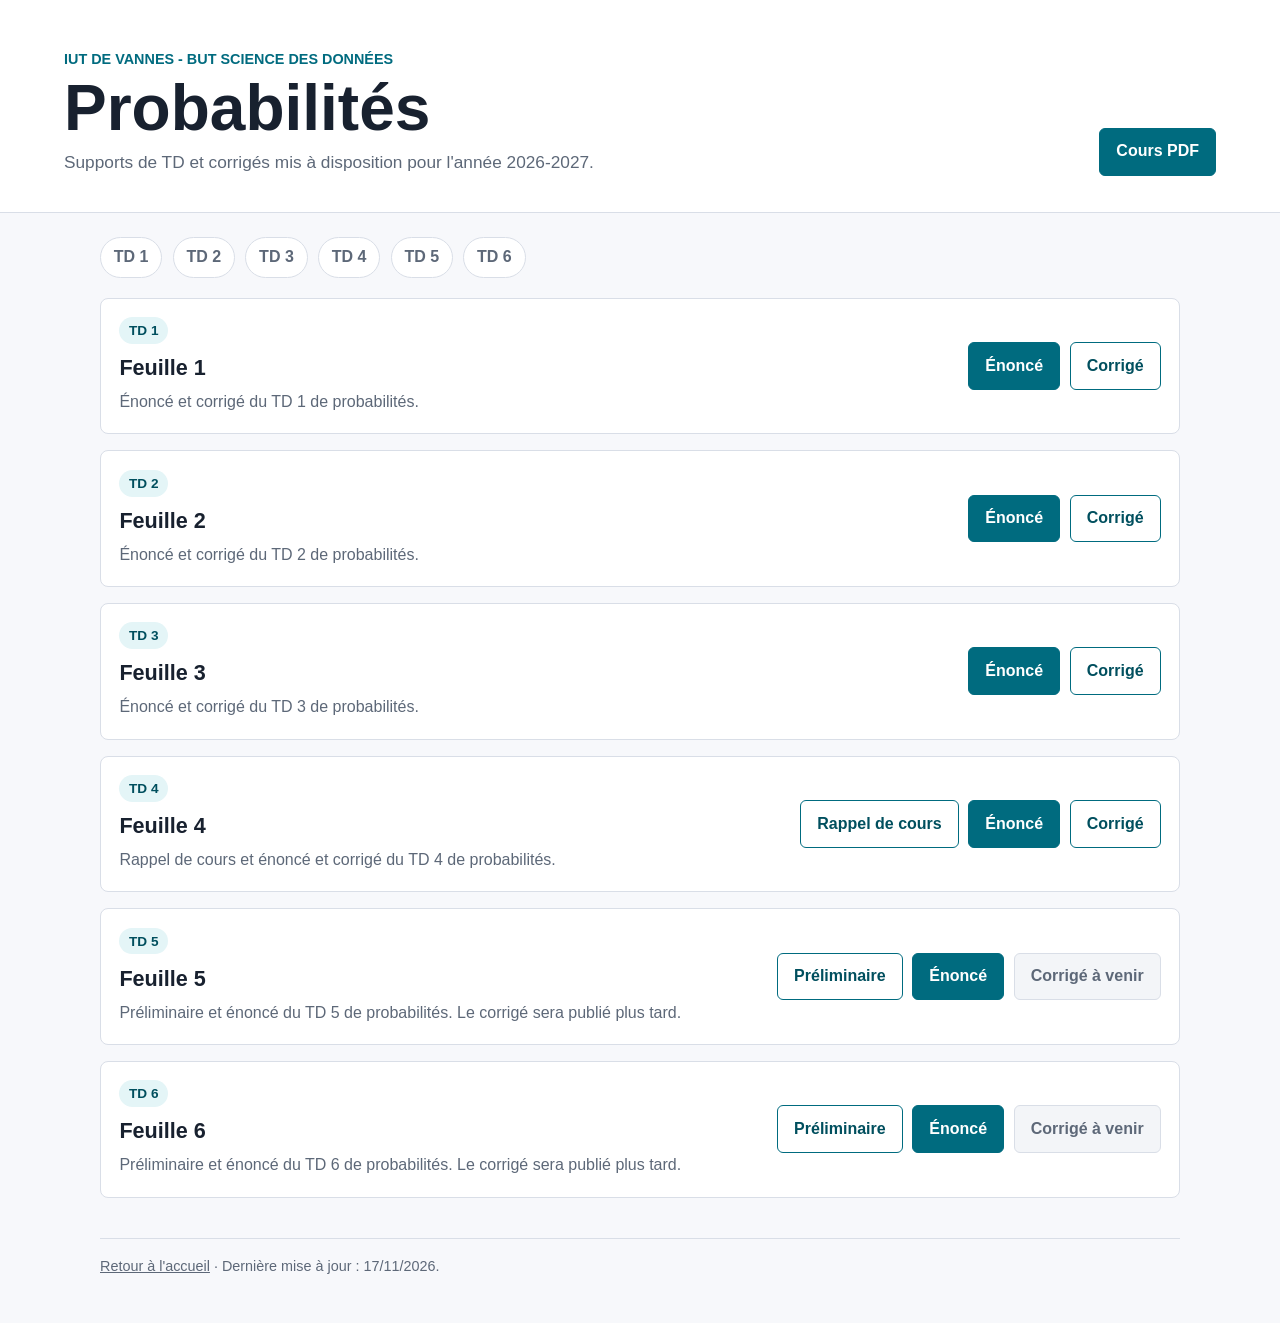
==== but-sd-probabilites/index.html @ 8bd8e3cf "Met a jour le mini-site BUT SD probabilites" ====
<!doctype html>
<html lang="fr">
<head>
  <meta charset="utf-8">
  <meta name="viewport" content="width=device-width, initial-scale=1">
  <title>Probabilités - BUT SD 2026-2027</title>
  <meta name="description" content="Supports de TD et corrigés du cours de probabilités en BUT Science des données à l'IUT de Vannes.">
  <link rel="stylesheet" href="site.css">
</head>
<body>
  <header class="site-header">
    <div>
      <p class="eyebrow">IUT de Vannes - BUT Science des données</p>
      <h1>Probabilités</h1>
      <p class="intro">Supports de TD et corrigés mis à disposition pour l'année 2026-2027.</p>
    </div>
    <a class="course-link" href="probabilites.pdf">Cours PDF</a>
  </header>

  <main>
    <section class="toolbar" aria-label="Accès rapide">
      <a href="#td1">TD 1</a>
      <a href="#td2">TD 2</a>
      <a href="#td3">TD 3</a>
      <a href="#td4">TD 4</a>
      <a href="#td5">TD 5</a>
      <a href="#td6">TD 6</a>
    </section>

    <section class="td-list" aria-label="Liste des travaux dirigés">
      <article class="td-card" id="td1">
        <div class="td-main">
          <p class="number">TD 1</p>
          <h2>Feuille 1</h2>
          <p>Énoncé et corrigé du TD 1 de probabilités.</p>
        </div>
        <div class="actions" aria-label="Documents du TD 1">
          <a class="button primary" href="feuille1.pdf">Énoncé</a>
          <a class="button" href="corrige_TD1_probabilites_BUTSD.pdf">Corrigé</a>
        </div>
      </article>

      <article class="td-card" id="td2">
        <div class="td-main">
          <p class="number">TD 2</p>
          <h2>Feuille 2</h2>
          <p>Énoncé et corrigé du TD 2 de probabilités.</p>
        </div>
        <div class="actions" aria-label="Documents du TD 2">
          <a class="button primary" href="feuille2.pdf">Énoncé</a>
          <a class="button" href="corrige_TD2_probabilites_BUTSD.pdf">Corrigé</a>
        </div>
      </article>

      <article class="td-card" id="td3">
        <div class="td-main">
          <p class="number">TD 3</p>
          <h2>Feuille 3</h2>
          <p>Énoncé et corrigé du TD 3 de probabilités.</p>
        </div>
        <div class="actions" aria-label="Documents du TD 3">
          <a class="button primary" href="feuille3.pdf">Énoncé</a>
          <a class="button" href="corrige_TD3_probabilites_BUTSD.pdf">Corrigé</a>
        </div>
      </article>

      <article class="td-card" id="td4">
        <div class="td-main">
          <p class="number">TD 4</p>
          <h2>Feuille 4</h2>
          <p>Rappel de cours et énoncé et corrigé du TD 4 de probabilités.</p>
        </div>
        <div class="actions" aria-label="Documents du TD 4">
          <a class="button" href="probabilite_variable_aleatoire_loi_discrete_progressif.pdf">Rappel de cours</a>
          <a class="button primary" href="feuille4.pdf">Énoncé</a>
          <a class="button" href="corrige_TD4_probabilites_BUTSD.pdf">Corrigé</a>
        </div>
      </article>

      <article class="td-card" id="td5">
        <div class="td-main">
          <p class="number">TD 5</p>
          <h2>Feuille 5</h2>
          <p>Préliminaire et énoncé du TD 5 de probabilités. Le corrigé sera publié plus tard.</p>
        </div>
        <div class="actions" aria-label="Documents du TD 5">
          <a class="button" href="preliminaire_TD5_lois_discretes.pdf">Préliminaire</a>
          <a class="button primary" href="feuille5.pdf">Énoncé</a>
          <span class="missing">Corrigé à venir</span>
        </div>
      </article>

      <article class="td-card" id="td6">
        <div class="td-main">
          <p class="number">TD 6</p>
          <h2>Feuille 6</h2>
          <p>Préliminaire et énoncé du TD 6 de probabilités. Le corrigé sera publié plus tard.</p>
        </div>
        <div class="actions" aria-label="Documents du TD 6">
          <a class="button" href="preliminaire_TD6_lois_continues.pdf">Préliminaire</a>
          <a class="button primary" href="feuille6.pdf">Énoncé</a>
          <span class="missing">Corrigé à venir</span>
        </div>
      </article>
    </section>
  </main>

  <footer>
    <p><a href="/">Retour à l'accueil</a> · Dernière mise à jour : 17/11/2026.</p>
  </footer>
</body>
</html>
---- but-sd-probabilites/site.css ----
:root {
  color-scheme: light;
  --ink: #18212f;
  --muted: #5d6878;
  --line: #d9dee7;
  --paper: #f7f8fb;
  --panel: #ffffff;
  --accent: #006b7f;
  --accent-strong: #004f5e;
  --accent-soft: #e4f5f7;
  --warn: #9a5a00;
}

* {
  box-sizing: border-box;
}

html {
  scroll-behavior: smooth;
}

body {
  margin: 0;
  min-height: 100vh;
  font-family: Arial, Helvetica, sans-serif;
  font-size: 16px;
  line-height: 1.55;
  color: var(--ink);
  background: var(--paper);
}

a {
  color: inherit;
}

.site-header {
  display: flex;
  align-items: flex-end;
  justify-content: space-between;
  gap: 2rem;
  padding: 3rem clamp(1rem, 5vw, 4rem) 2.25rem;
  background: #ffffff;
  border-bottom: 1px solid var(--line);
}

.eyebrow {
  margin: 0 0 0.35rem;
  color: var(--accent);
  font-size: 0.9rem;
  font-weight: 700;
  text-transform: uppercase;
}

h1,
h2,
p {
  margin-top: 0;
}

h1 {
  margin-bottom: 0.55rem;
  font-size: clamp(2.15rem, 5vw, 4rem);
  line-height: 1;
}

.intro {
  max-width: 42rem;
  margin-bottom: 0;
  color: var(--muted);
  font-size: 1.08rem;
}

.course-link,
.button {
  display: inline-flex;
  min-height: 2.75rem;
  align-items: center;
  justify-content: center;
  border: 1px solid var(--accent);
  border-radius: 6px;
  padding: 0.65rem 1rem;
  font-weight: 700;
  text-decoration: none;
  white-space: nowrap;
}

.course-link,
.button.primary {
  color: #ffffff;
  background: var(--accent);
}

.course-link:hover,
.button.primary:hover {
  background: var(--accent-strong);
}

main {
  width: min(1080px, calc(100% - 2rem));
  margin: 0 auto;
  padding: 1.5rem 0 2.5rem;
}

.toolbar {
  display: flex;
  flex-wrap: wrap;
  gap: 0.65rem;
  margin-bottom: 1.25rem;
}

.toolbar a {
  border: 1px solid var(--line);
  border-radius: 999px;
  padding: 0.45rem 0.8rem;
  color: var(--muted);
  background: #ffffff;
  font-weight: 700;
  text-decoration: none;
}

.toolbar a:hover {
  color: var(--accent-strong);
  border-color: var(--accent);
}

.td-list {
  display: grid;
  gap: 1rem;
}

.td-card {
  display: grid;
  grid-template-columns: minmax(0, 1fr) auto;
  gap: 1.25rem;
  align-items: center;
  border: 1px solid var(--line);
  border-radius: 8px;
  padding: 1.15rem;
  background: var(--panel);
}

.number {
  width: fit-content;
  margin-bottom: 0.45rem;
  border-radius: 999px;
  padding: 0.18rem 0.6rem;
  color: var(--accent-strong);
  background: var(--accent-soft);
  font-size: 0.85rem;
  font-weight: 800;
}

h2 {
  margin-bottom: 0.35rem;
  font-size: 1.35rem;
}

.td-main p:last-child {
  margin-bottom: 0;
  color: var(--muted);
}

.actions {
  display: flex;
  flex-wrap: wrap;
  gap: 0.6rem;
  justify-content: flex-end;
}

.button {
  color: var(--accent-strong);
  background: #ffffff;
}

.button:hover {
  background: var(--accent-soft);
}

.missing {
  display: inline-flex;
  min-height: 2.75rem;
  align-items: center;
  justify-content: center;
  border: 1px solid var(--line);
  border-radius: 6px;
  padding: 0.65rem 1rem;
  color: var(--muted);
  background: #f3f5f8;
  font-weight: 700;
}

footer {
  width: min(1080px, calc(100% - 2rem));
  margin: 0 auto;
  padding: 0 0 2rem;
  color: var(--muted);
  font-size: 0.9rem;
}

footer p {
  border-top: 1px solid var(--line);
  padding-top: 1rem;
}

@media (max-width: 720px) {
  .site-header {
    display: block;
    padding-top: 2rem;
  }

  .course-link {
    margin-top: 1.25rem;
  }

  .td-card {
    grid-template-columns: 1fr;
  }

  .actions {
    justify-content: flex-start;
  }

  .button,
  .course-link {
    width: 100%;
  }
}
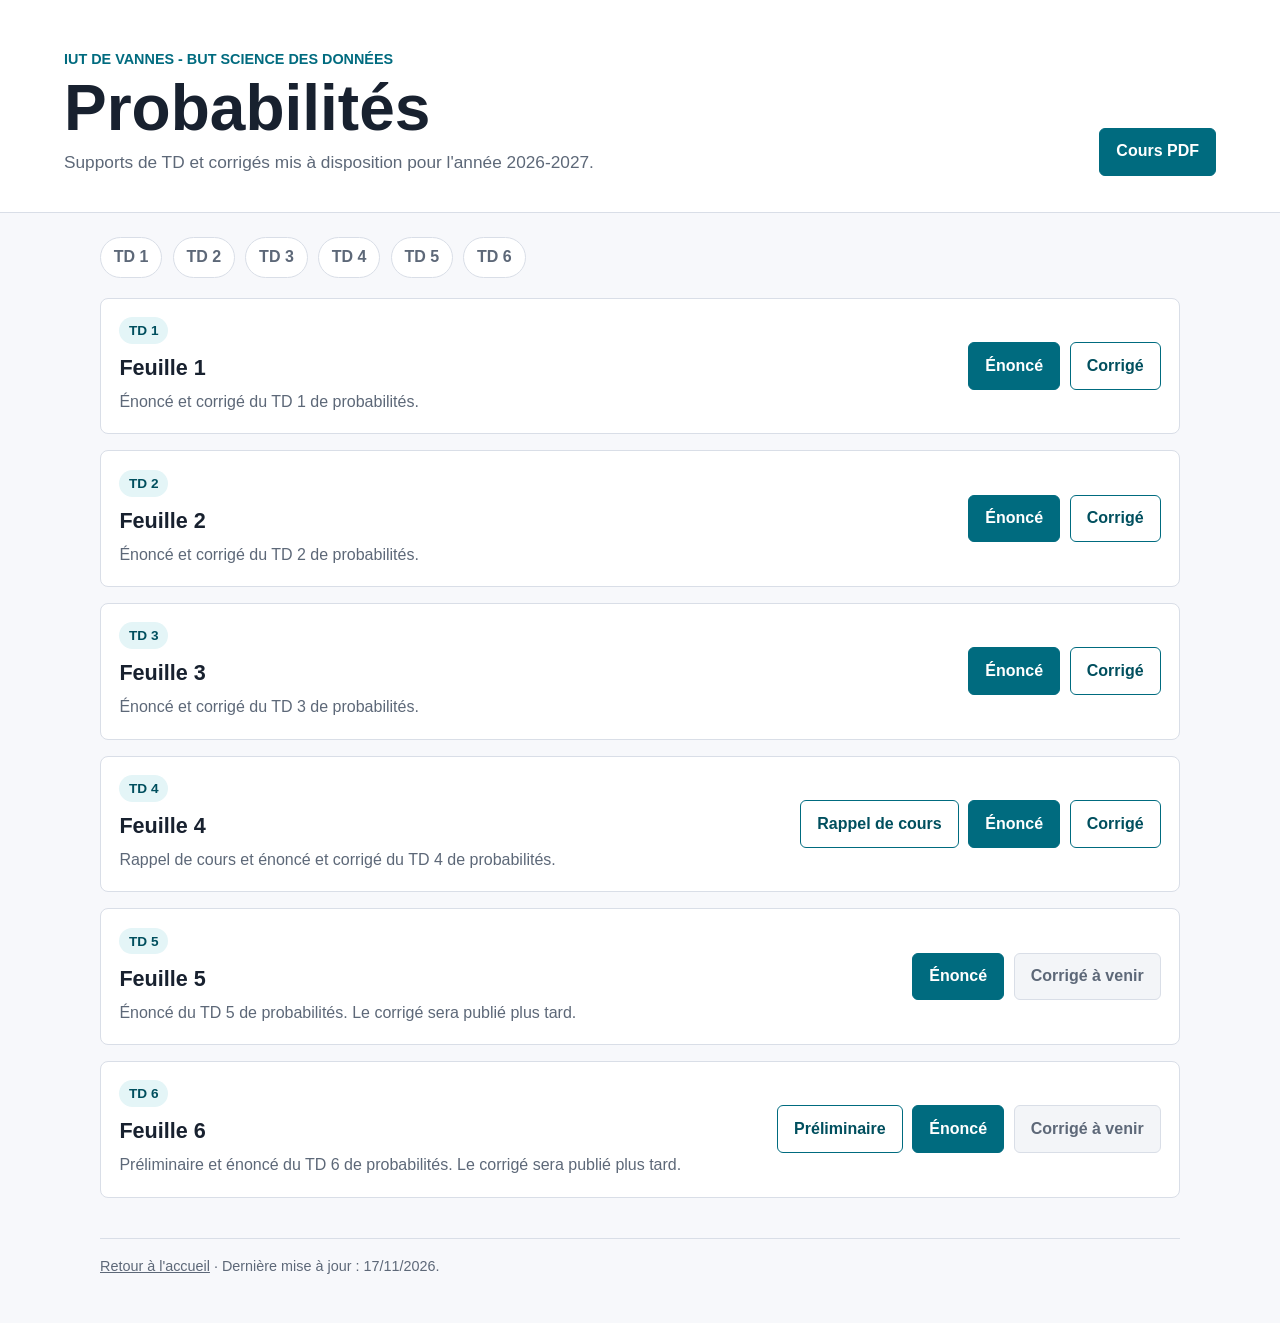
==== commit f95cbeb0: "Met a jour le mini-site BUT SD probabilites" ====
--- a/but-sd-probabilites/index.html
+++ b/but-sd-probabilites/index.html
@@ -81,10 +81,9 @@
         <div class="td-main">
           <p class="number">TD 5</p>
           <h2>Feuille 5</h2>
-          <p>Préliminaire et énoncé du TD 5 de probabilités. Le corrigé sera publié plus tard.</p>
+          <p>Énoncé du TD 5 de probabilités. Le corrigé sera publié plus tard.</p>
         </div>
         <div class="actions" aria-label="Documents du TD 5">
-          <a class="button" href="preliminaire_TD5_lois_discretes.pdf">Préliminaire</a>
           <a class="button primary" href="feuille5.pdf">Énoncé</a>
           <span class="missing">Corrigé à venir</span>
         </div>
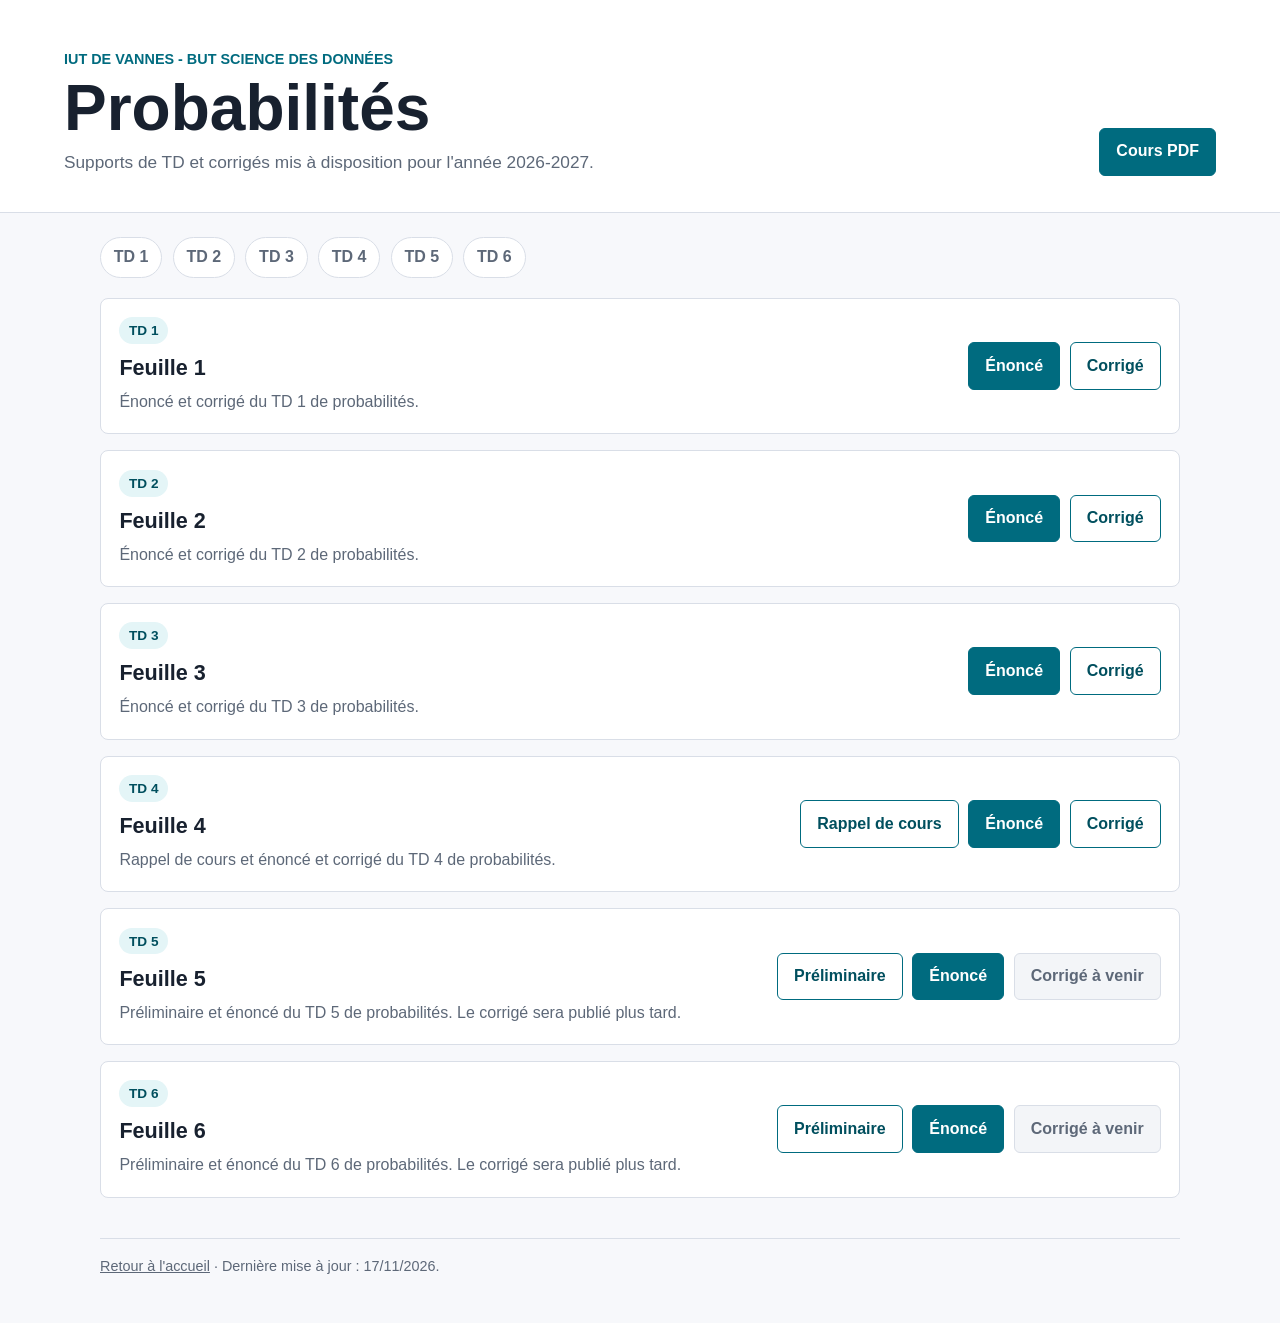
==== commit 01cf0ed0: "Met a jour le mini-site BUT SD probabilites" ====
--- a/but-sd-probabilites/index.html
+++ b/but-sd-probabilites/index.html
@@ -81,9 +81,10 @@
         <div class="td-main">
           <p class="number">TD 5</p>
           <h2>Feuille 5</h2>
-          <p>Énoncé du TD 5 de probabilités. Le corrigé sera publié plus tard.</p>
+          <p>Préliminaire et énoncé du TD 5 de probabilités. Le corrigé sera publié plus tard.</p>
         </div>
         <div class="actions" aria-label="Documents du TD 5">
+          <a class="button" href="2026-11-17_20-55_corrige_TD5_probabilites_BUTSD_EXOS_1-2-3.pdf">Préliminaire</a>
           <a class="button primary" href="feuille5.pdf">Énoncé</a>
           <span class="missing">Corrigé à venir</span>
         </div>
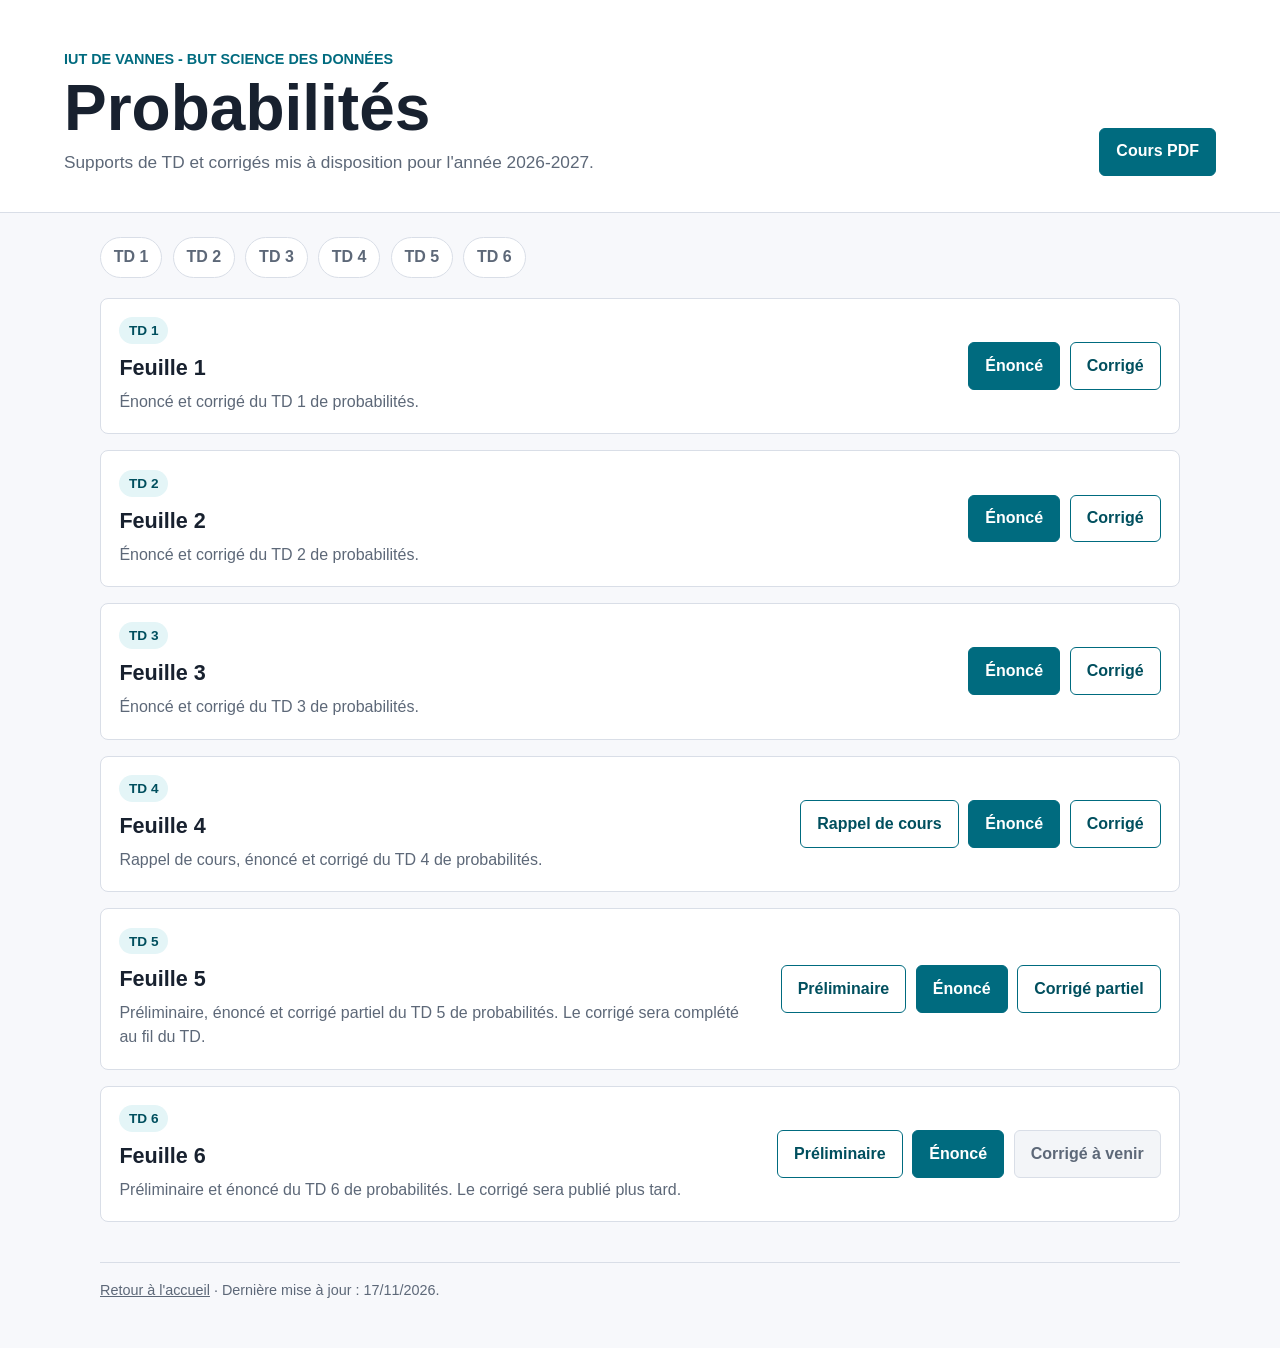
==== commit 7a9f5caf: "Met a jour le mini-site BUT SD probabilites" ====
--- a/but-sd-probabilites/index.html
+++ b/but-sd-probabilites/index.html
@@ -36,7 +36,7 @@
         </div>
         <div class="actions" aria-label="Documents du TD 1">
           <a class="button primary" href="feuille1.pdf">Énoncé</a>
-          <a class="button" href="corrige_TD1_probabilites_BUTSD.pdf">Corrigé</a>
+          <a class="button" href="corrige_TD1_probabilites_BUTSD.pdf?v=9f986cab62ec">Corrigé</a>
         </div>
       </article>
 
@@ -48,7 +48,7 @@
         </div>
         <div class="actions" aria-label="Documents du TD 2">
           <a class="button primary" href="feuille2.pdf">Énoncé</a>
-          <a class="button" href="corrige_TD2_probabilites_BUTSD.pdf">Corrigé</a>
+          <a class="button" href="corrige_TD2_probabilites_BUTSD.pdf?v=28c0ddc68ef8">Corrigé</a>
         </div>
       </article>
 
@@ -60,7 +60,7 @@
         </div>
         <div class="actions" aria-label="Documents du TD 3">
           <a class="button primary" href="feuille3.pdf">Énoncé</a>
-          <a class="button" href="corrige_TD3_probabilites_BUTSD.pdf">Corrigé</a>
+          <a class="button" href="corrige_TD3_probabilites_BUTSD.pdf?v=b34a219270f9">Corrigé</a>
         </div>
       </article>
 
@@ -68,12 +68,12 @@
         <div class="td-main">
           <p class="number">TD 4</p>
           <h2>Feuille 4</h2>
-          <p>Rappel de cours et énoncé et corrigé du TD 4 de probabilités.</p>
+          <p>Rappel de cours, énoncé et corrigé du TD 4 de probabilités.</p>
         </div>
         <div class="actions" aria-label="Documents du TD 4">
           <a class="button" href="probabilite_variable_aleatoire_loi_discrete_progressif.pdf">Rappel de cours</a>
           <a class="button primary" href="feuille4.pdf">Énoncé</a>
-          <a class="button" href="corrige_TD4_probabilites_BUTSD.pdf">Corrigé</a>
+          <a class="button" href="corrige_TD4_probabilites_BUTSD.pdf?v=25e4b4298072">Corrigé</a>
         </div>
       </article>
 
@@ -81,12 +81,12 @@
         <div class="td-main">
           <p class="number">TD 5</p>
           <h2>Feuille 5</h2>
-          <p>Préliminaire et énoncé du TD 5 de probabilités. Le corrigé sera publié plus tard.</p>
+          <p>Préliminaire, énoncé et corrigé partiel du TD 5 de probabilités. Le corrigé sera complété au fil du TD.</p>
         </div>
         <div class="actions" aria-label="Documents du TD 5">
-          <a class="button" href="2026-11-17_20-55_corrige_TD5_probabilites_BUTSD_EXOS_1-2-3.pdf">Préliminaire</a>
+          <a class="button" href="preliminaire_TD5_lois_discretes.pdf">Préliminaire</a>
           <a class="button primary" href="feuille5.pdf">Énoncé</a>
-          <span class="missing">Corrigé à venir</span>
+          <a class="button" href="corrige_TD5_probabilites_BUTSD.pdf?v=a68037002b36">Corrigé partiel</a>
         </div>
       </article>
 
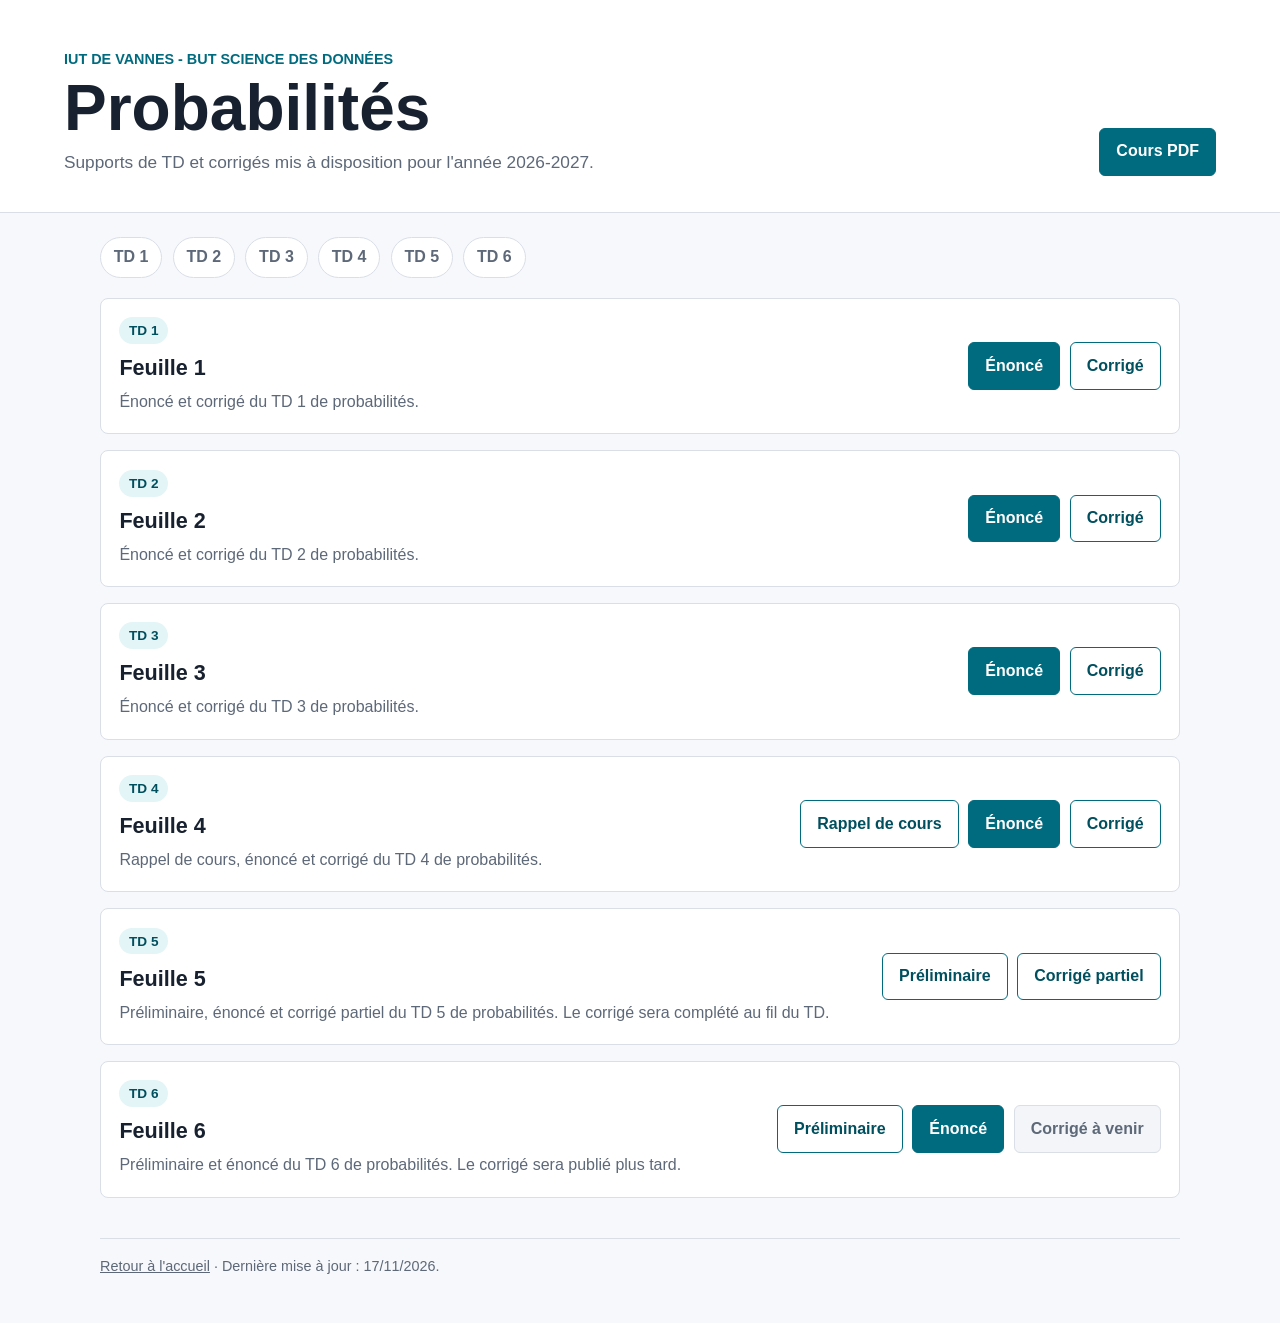
==== commit c2288d05: "Met a jour le mini-site BUT SD probabilites" ====
--- a/but-sd-probabilites/index.html
+++ b/but-sd-probabilites/index.html
@@ -85,7 +85,6 @@
         </div>
         <div class="actions" aria-label="Documents du TD 5">
           <a class="button" href="preliminaire_TD5_lois_discretes.pdf">Préliminaire</a>
-          <a class="button primary" href="feuille5.pdf">Énoncé</a>
           <a class="button" href="corrige_TD5_probabilites_BUTSD.pdf?v=a68037002b36">Corrigé partiel</a>
         </div>
       </article>
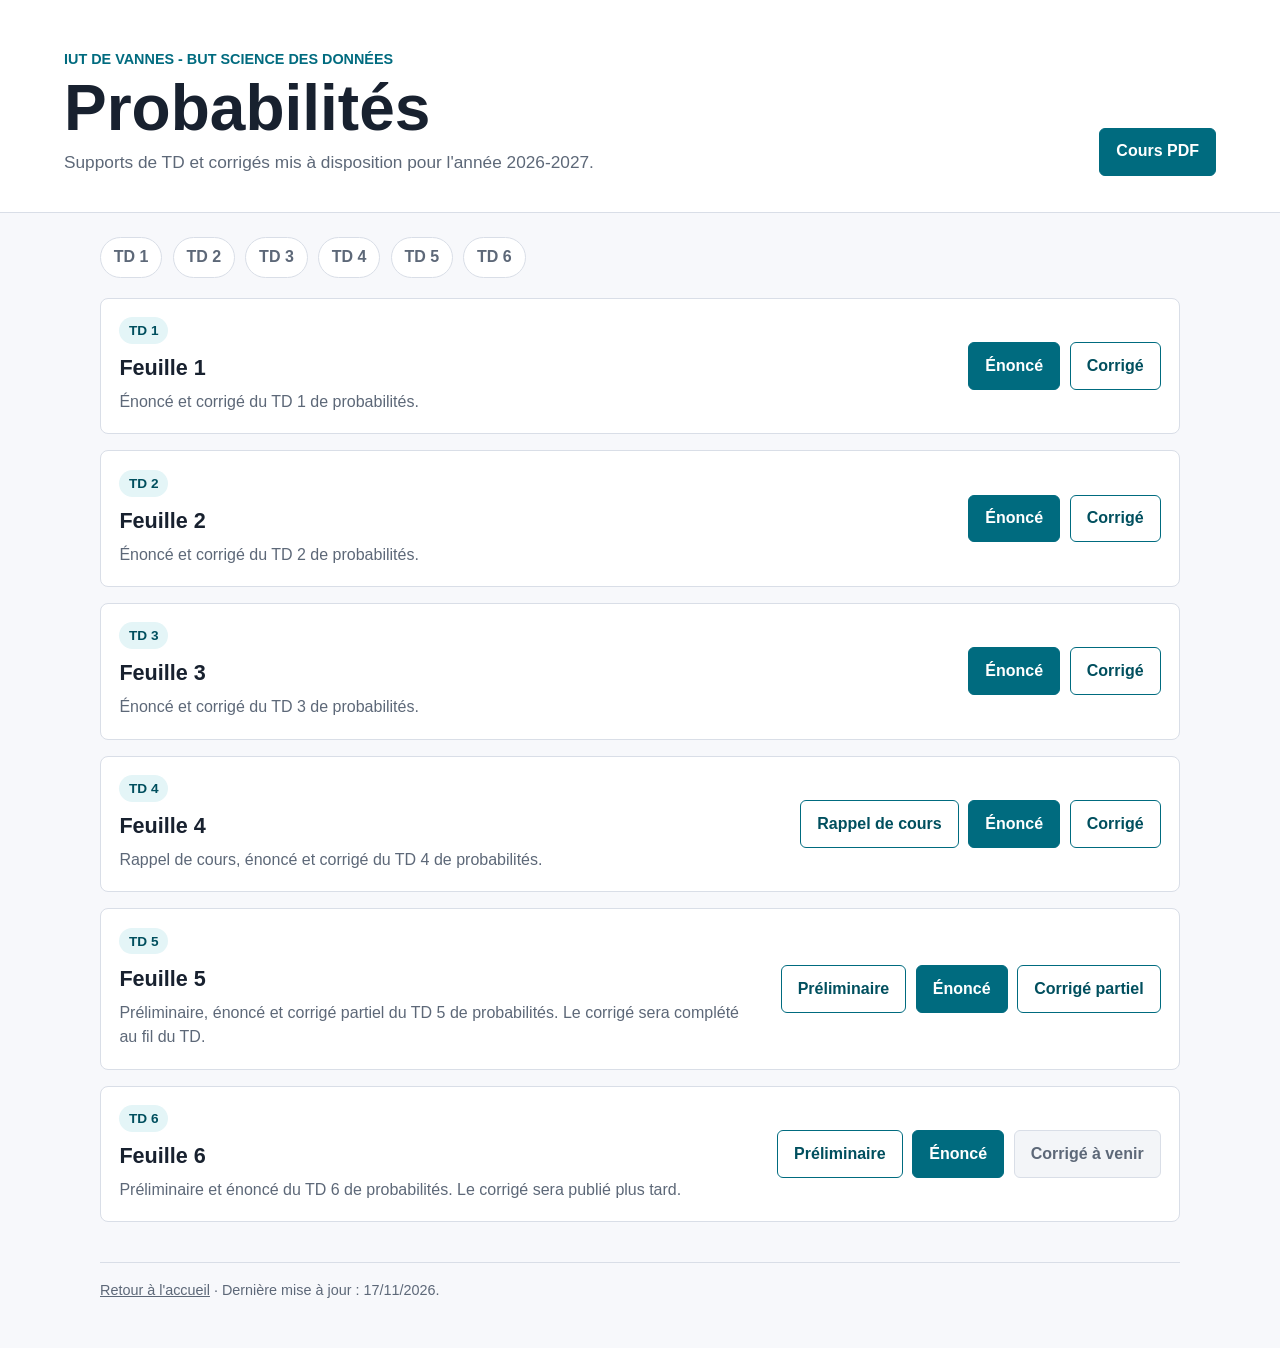
==== commit 4f932103: "Met a jour le mini-site BUT SD probabilites" ====
--- a/but-sd-probabilites/index.html
+++ b/but-sd-probabilites/index.html
@@ -85,6 +85,7 @@
         </div>
         <div class="actions" aria-label="Documents du TD 5">
           <a class="button" href="preliminaire_TD5_lois_discretes.pdf">Préliminaire</a>
+          <a class="button primary" href="feuille5.pdf">Énoncé</a>
           <a class="button" href="corrige_TD5_probabilites_BUTSD.pdf?v=a68037002b36">Corrigé partiel</a>
         </div>
       </article>
